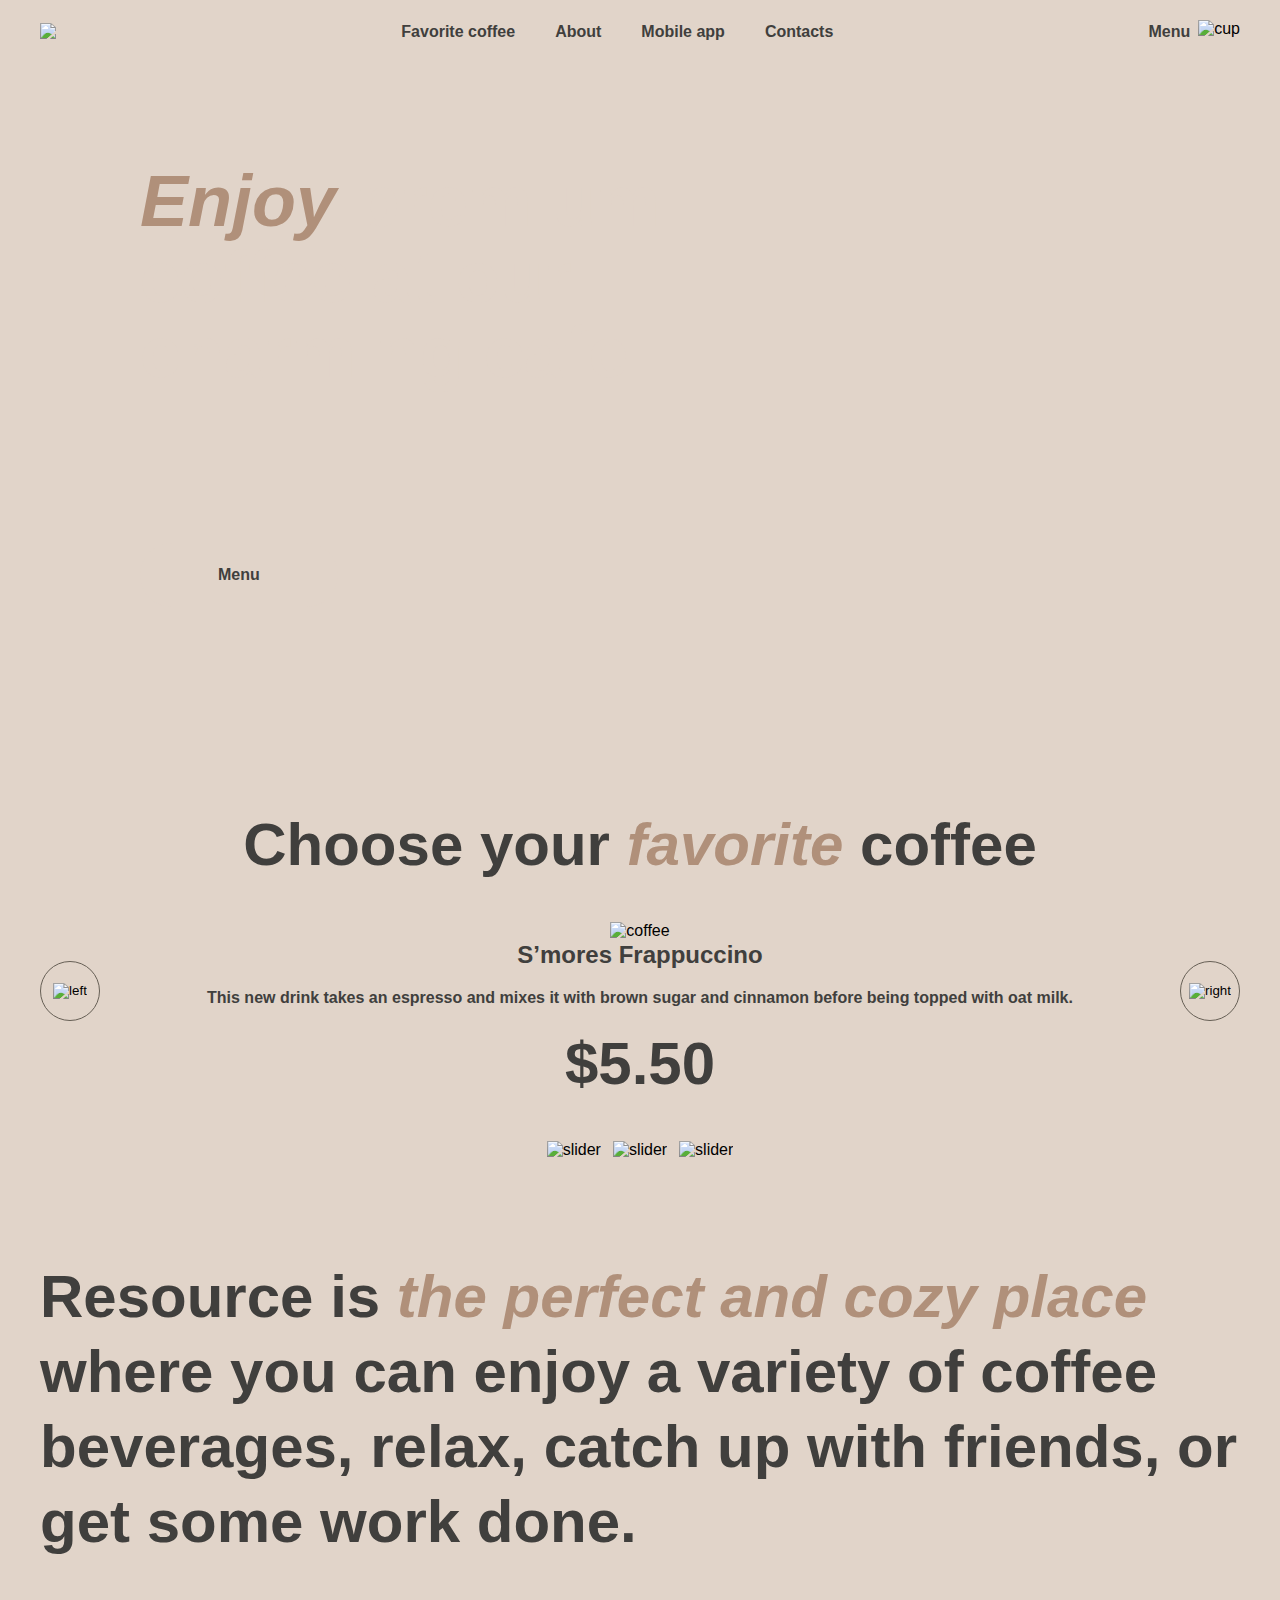
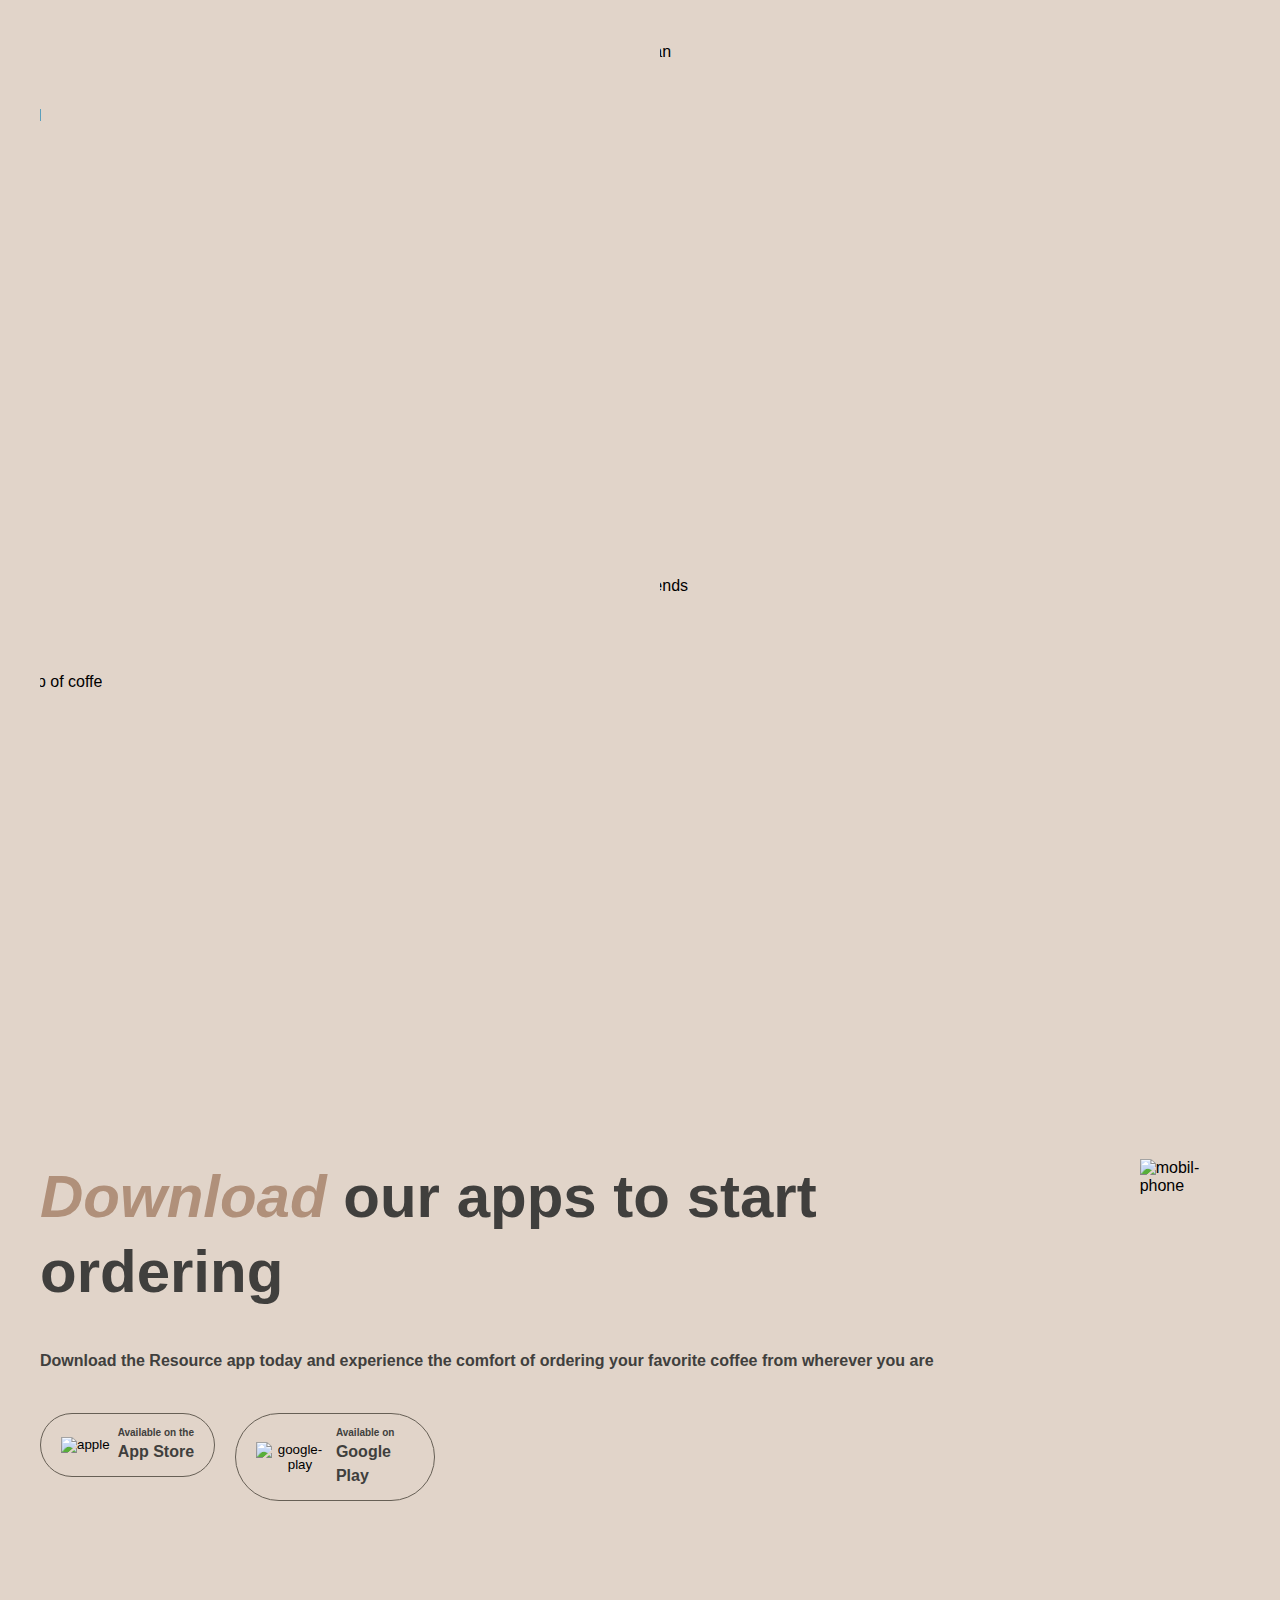
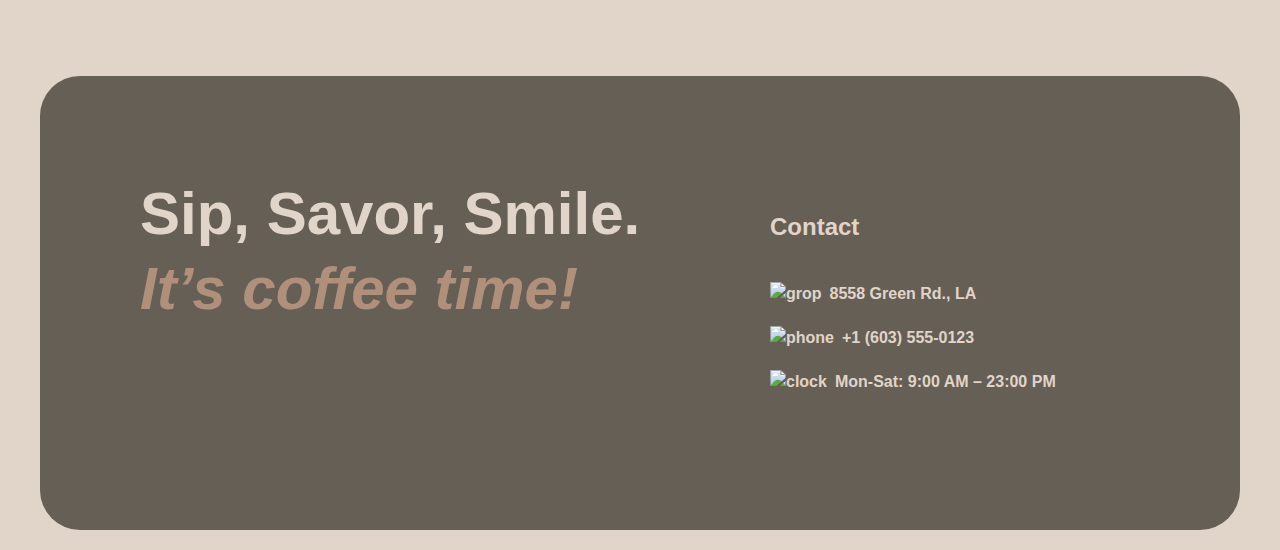
==== index.html @ e06dca50 "Add files via upload" ====
<!DOCTYPE html>
<html lang="en">

<head>
    <meta charset="UTF-8">
    <meta name="viewport" content="width=device-width, initial-scale=1">
    <link href="style.css" rel="stylesheet" type="text/css">
    <link rel="icon" type="image/png" sizes="32x32" href="images/favicon.ico">
    <title>Coffee-house</title>
</head>

<body>
    <header>    <!--burger-menu -->
        <div class="img-logo">
            <a href="index.html">
                <img src="images/logo.svg" alt="logo">
            </a>
        </div>
        <nav class="nav">  <!--menu -->
            <ul class="nav-list">  <!--menu-list -->
                <li class="nav-list-item a-hover">  <!-- menu-item -->                    <a class="text-base" href="#coffee">Favorite coffee</a>
                </li>
                <li class="nav-list-item a-hover">
                    <a class="text-base" href="#about">About</a>
                </li>
                <li class="nav-list-item a-hover">
                    <a class="text-base" href="#mobile">Mobile app</a>
                </li>
                <li class="nav-list-item a-hover">
                    <a class="text-base" href="#contact">Contacts</a>
                </li>
            </ul>
        </nav>
        <div class="menu-list a-hover">
            <a class="text-base" href="coffee.html">Menu</a>
            <img src="images/coffee-cup.svg" alt="cup">
        </div>
        <div class="burger">
            <img src="./images/button-icon-burger.svg" alt="menu-burger">
        </div>  <!--btn-burger-->
    </header>
    <main >
        <!--ENJOY-->
        <section class="about">
            <div class="about-title">
                <h1>
                    <span>Enjoy</span> premium
                    coffee at our
                    charming cafe
                </h1>
                <p>
                    With its inviting atmosphere and delicious coffee options, the
                    Coffee
                    House Resource is a popular destination for coffee lovers and
                    those
                    seeking a warm and inviting space to enjoy their favorite beverage.
                </p>
                <form action="coffee.html" target="_self">
                    <button class="button-about text-base">Menu</button>
                </form>

            </div>
        </section>
        <!--FAVORITE-COFFEE-->
        <section id="coffee" class="favorite">
            <h2>Choose your <span>favorite</span> coffee</h2>
            <div class="slider">
                <button class="button-slider" type="button">
                    <img src="images/arrow-left.svg" alt="left">
                </button>
                <div class="product-card">
                    <div class="slider-img">
                        <img src="images/coffee-slider-1.png" alt="coffee">
                    </div>
                    <div class="product-info">
                        <h3>S’mores Frappuccino</h3>
                        <p class="text-base">
                            This new drink takes an espresso and mixes it with brown
                            sugar and cinnamon before being topped with oat milk.
                        </p>
                        <h2>$5.50</h2>
                    </div>
                </div>
                <button class="button-slider" type="button">
                    <img src="images/arrow-right.svg" alt="right">
                </button>
            </div>
            <div class="control">
                <img src="images/control_1.svg" alt="slider">
                <img src="images/control_2.svg" alt="slider">
                <img src="images/control_2.svg" alt="slider">
            </div>
        </section>
        <!--ABOUT-->
        <section id="about" class="box-about">
            <h2>
                Resource is <span>the perfect and cozy place</span>
                where you can enjoy a variety of coffee beverages, relax, catch up
                with friends, or get some work done.
            </h2>
            <div class="box-images-about">
                <div class="box-image-item">
                    <div class="img-hiddeh ex">
                        <img class="zom" src="images/about-1.jpg" alt="girl">
                    </div>
                    <div class="img-hiddeh-two">
                        <img class="zom mar" src="images/about-2.jpg" alt="cup of coffe">
                    </div>
                </div>

                <div class="box-image-item">
                    <div class="img-hiddeh-two">
                        <img class="zom mar" src="images/about-3.jpg" alt="man">
                    </div>
                    <div class="img-hiddeh ex">
                        <img class="zom" src="images/about-4.jpg" alt="friends">
                    </div>
                </div>
            </div>
        </section>
        <!--MOBIL_APP-->
        <section id="mobile" class="mobil-app">
            <div class="app">
                <h2><span>Download</span> our apps to start ordering</h2>
                <p class="text-base">
                    Download the Resource app today and experience the comfort of
                    ordering your favorite coffee from wherever you are
                </p>
                <div class="btn">
                    <form action="https://www.apple.com" target="_blank">
                        <button class="btn-app" type="submit">
                            <img src="images/icon_apple.svg" alt="apple">
                            <span class="btn-text">
                                <span class="btn-span">Available on the</span>
                                <span class="btn-span-app">App Store</span>
                            </span>
                        </button>
                    </form>
                    <form action="https://www.play.google.com" target="_blank">
                        <button class="btn-app" type="submit">
                            <img src="images/icon_google_play.svg" alt="google-play">
                            <span class="btn-text">
                                <span class="btn-span">Available on</span>
                                <span class="btn-span-app">Google Play</span>
                            </span>
                        </button>
                    </form>
                </div>
            </div>
            <div class="mobil-phone">
                <img src="images/mobile-screens.png" alt="mobil-phone">
            </div>
        </section>
    </main>
    <footer class="footer">
        <div class="social">
            <h2>
                Sip, Savor, Smile.
                <span>It’s coffee time!</span>
            </h2>
            <ul class="social-icon">
                <li>
                    <a href="https://twitter.com" aria-label="twitter">
                        <svg class="icon">
                            <use href="images/symbol-defs.svg#icon-icon_twitter"></use>
                        </svg>
                    </a>
                </li>
                <li>
                    <a href="https://www.instagram.com" aria-label="instagram">
                        <svg class="icon">
                            <use href="images/symbol-defs.svg#icon-icon_instagram"></use>
                        </svg>
                    </a>
                </li>
                <li>
                    <a href="https://www.facebook.com" aria-label="facebook">
                        <svg class="icon">
                            <use href="images/symbol-defs.svg#icon-icon_facebook"></use>
                        </svg>
                    </a>
                </li>
            </ul>
        </div>

        <div id="contact" class="contact">
            <h3>Contact</h3>
            <ul class="contact-list">
                <li class="contact-list-item text-base f-hover">
                    <img src="images/pin-alt.svg" alt="grop">
                    <a href="https://www.maps.google.com">8558 Green Rd., LA</a>
                </li>
                <li class="contact-list-item text-base f-hover">
                    <img src="images/phone.svg" alt="phone">
                    <a href="tel:+16035550123">+1 (603) 555-0123</a>
                </li>
                <li class="contact-list-item text-base">
                    <img src="images/clock.svg" alt="clock">
                    Mon-Sat: 9:00 AM – 23:00 PM
                </li>
            </ul>
       </div>
   </footer>
</body>

</html>
---- style.css ----
* {
  margin: 0;
  padding: 0;
  box-sizing: border-box;
}

:root {
  --text-dark: #403f3d;
  --text-light: #e1d4c9;
  --text-accent: #b0907a;
  --background-body: #e1d4c9;
  --background-container: #665f55;
  --background-backdrop: rgba(64, 63, 61, 0.8);
  --border-light: #c1b6ad;
  --border-dark: #665f55;
}

@font-face {
  font-family: Inter;
  src: url("font/static/Inter-Bold.ttf");
  src: url("font/static/Inter-Medium.ttf");
  src: url("font/static/Inter-Regular.ttf");
}

body {
  margin: 0 auto;
  padding: 20px 40px;
  background: var(--background-body);
  max-width: 1440px;
  font-family: Inter, sans-serif;
}
.body-mod{
  overflow: hidden;.
}


h1 {
  color: var(--text-light);
  font-size: 72px;
  font-style: normal;
  font-weight: 600;
  line-height: 105%;
}

h1 span {
  color: var(--text-accent);
  font-style: italic;
}

h2 {
  color: var(--text-dark, #403f3d);
  text-align: center;
  font-size: 60px;
  font-style: normal;
  font-weight: 600;
  line-height: 125%;
}

h2 span {
  color: var(--text-accent, #b0907a);
  font-style: italic;
}

h3 {
  color: var(--text-dark);
  font-size: 24px;
  font-style: normal;
  font-weight: 600;
  line-height: 125%;
}

p {
  color: var(--text-light);
  font-size: 16px;
  font-style: normal;
  font-weight: 400;
  line-height: 150%;
}

.text-base {
  color: var(--text-dark);
  font-size: 16px;
  font-style: normal;
  font-weight: 600;
  line-height: 150%;
}


a {
  text-decoration: none;
  color: var(--text-light);
}

.a-hover:hover {
  border-bottom: 1px solid var(--text-dark);
}

header {
  display: flex;
  margin-bottom: 20px;
  justify-content: space-between;
  align-items: center;
}

.nav-list {
  display: flex;
  gap: 40px;
}

.nav-list-item {
  list-style: none;
}

.menu-list {
  display: flex;
  align-items: self-start;
  gap: 8px;
}


.home {
  cursor: default;
  border-bottom: 1px solid var(--text-dark);
}

/*ABOUT*/

.about {
  width: 100%;
  background-image: url("images/img-hero.jpg");
  background-size: cover;
  padding: 100px;
  border-radius: 40px;
  margin-bottom: 100px;
}

.about-title {
  width: 530px;

  display: flex;
  flex-direction: column;
  justify-content: center;
  align-items: flex-start;
  gap: 40px;
}

.button-about {
  background: var(--background-body);
  border-radius: 100px;
  border: none;
  padding: 20px 78px;
}

/*FAVORITE*/

.slider {
  display: flex;
  justify-content: space-between;
  align-items: center;
  gap: 40px;
  padding-bottom: 40px;
}

.product-card {
  text-align: center;
  margin-top: 40px;
}

.button-slider {
  background: var(--background-body);
  width: 60px;
  height: 60px;
  justify-content: center;
  align-items: center;
  border-radius: 50%;
  border: 1px solid var(--border-dark);
}

.product-info {
  display: flex;
  flex-direction: column;
  justify-content: center;
  gap: 16px;
}

.control {
  display: flex;
  justify-content: center;
  gap: 12px;
  margin-bottom: 100px;
}

/*ABOUT*/

.box-about h2 {
  text-align: start;
}

.box-images-about {
  display: flex;
  width: 100%;
  gap: 40px;
  margin-top: 40px;
}

.box-image-item {
  width: 100%;
  display: flex;
  overflow: hidden;
  flex-direction: column;
  align-items: flex-start;
  gap: 40px;
}


.img-hiddeh {

  /*width: 660px;*/
  max-width: 100%;
  height: 590px;
  overflow: hidden;
  border-radius: 20px;

}


.ex img {

  overflow: hidden;
  margin: -68px -33px;
}

.img-hiddeh-two {

  /*width: 660px;*/
  max-width: 100%;
  height: 430px;
  overflow: hidden;
  border-radius: 20px;

}

.mar {

  overflow: hidden;
  margin: -148px -33px;
}

.zom:hover {
  transform: scale(0.9);
}


/*MOBIL-APP*/

.mobil-app {
  display: flex;
  justify-content: space-between;
  gap: 100px;
  margin-top: 100px;

}

.app {
  display: flex;
  flex-direction: column;
  justify-content: end;
  align-items: flex-start;
  gap: 40px;

  margin-bottom: 75px;
}

.app h2 {
  text-align: start;
}

.btn {
  display: flex;
  gap: 20px;
}

.btn-app {
  display: flex;
  max-width: 200px;
  width: 100%;
  padding: 12px 20px;
  align-items: center;
  gap: 8px;
  border-radius: 100px;
  background: var(--background-body);
  border: 1px solid var(--border-dark);
}

.btn-text span {
  color: var(--text-dark);
  font-size: 10px;
  font-style: normal;
  font-weight: 600;
  line-height: 140%;
}

.btn-text span:last-child {
  font-size: 16px;
  line-height: 150%;
}

.btn-text {
  display: flex;
  flex-direction: column;
  text-align: left;
}

:hover.btn-app {
  background: var(--background-container);
  color: var(--text-light, #E1D4C9);
}
.mobil-phone img{
  width: 100%;
}

/*FOOTER*/

.footer {
  display: flex;
  padding: 100px;
  margin-top: 100px;
  align-items: center;
  gap: 100px;
  width: 100%;
  border-radius: 40px;
  background: var(--background-container);
}

.social {
  display: flex;
  flex-direction: column;
  max-width: 530px;

  gap: 40px;
}

.social h2 {
  text-align: start;
  color: var(--text-light, #e1d4c9);
  font-size: 60px;
}

.social h2 span {
  color: var(--text-accent);
  font-style: italic;
}

.social-icon {
  display: flex;
  gap: 12px;
  list-style: none;

}

.icon {
  width: 60px;
  height: 60px;
  fill: var(--background-container);
  stroke: var(--border-light);
}

.social-icon img {
  border: 1px solid var(--border-light);
  border-radius: 50%;
  padding: 18px;
}

.contact {
  display: flex;
  justify-content: start;
  flex-direction: column;
  gap: 40px;
}

.contact h3 {
  color: var(--text-light);
  font-size: 24px;
}

.contact-list {
  display: flex;
  flex-direction: column;
  gap: 20px;
}

.contact-list-item {
  display: flex;
  gap: 8px;
  list-style: none;
  color: var(--text-light);

}

.f-hover:hover {
  width: 182px;
  border-bottom: 2px solid var(--border-light);
}

.icon:hover {
  fill: var(--background-body);
}

/* COFFEE > MENU*/

.title {
  text-align: center;
  margin-bottom: 40px;
}

.btn-menu {
  display: flex;
  justify-content: center;
  align-items: center;
  gap: 16px;
  margin-top: 40px;
}

.btn-menu-item {
  display: flex;
  padding: 8px 16px 8px 8px;
  justify-content: center;
  align-items: center;
  background: var(--background-body);
  gap: 8px;
  border-radius: 100px;
}

.item-coffee,
.item-tea,
.item-desert {
  background-color: var(--background-container);
}

.btn-modal-close:hover {
  background: var(--background-container);
  color: var(--text-light, #E1D4C9);
}

.btn-menu-item:hover {
  background: var(--background-container);
  color: var(--text-light, #E1D4C9);
}

.button-slider:hover {
  background: var(--background-container);
  color: var(--text-light, #E1D4C9);
}

.cards {
  display: flex;
  justify-content: center;
  align-items: flex-start;
  align-content: flex-start;
  gap: 40px;
  flex-wrap: wrap;
}

.card {
  display: flex;
  width: 310px;
  overflow: hidden;
  flex-direction: column;
  align-items: center;
  border-radius: 40px;
  border: 1px solid var(--border-light);
}

.ext {
  overflow: hidden;
}

.ext img {
  width: auto;
  margin: -19px;
}



.description {
  display: flex;
  padding: 20px;
  gap: 12px;
  flex-direction: column;
  justify-content: space-between;
  align-items: flex-start;
  align-self: stretch;
}

.description h3 {

  font-size: 24px;
  line-height: 125%;
}

.discript {
  height: 72px;
  font-weight: 400;
}

.price {
  font-size: 24px;
  line-height: 125%;
}

/* MODAL-TEA */

.backdrop {
  position: fixed;
  top: 0;
  right: 0;
  bottom: 0;
  left: 0;
  display: flex;
  justify-content: center;
  align-items: center;
  background-color: var(--background-backdrop);
}

.backdrop.is-hidden {
  opacity: 0;
  visibility: hidden;
  pointer-events: none;
}

.modal {
  display: flex;
  position: relative;
  width: 100%;
  max-width: 800px;
  height: 100%;
  max-height: 504px;
  padding: 16px;
  border-radius: 40px;
  background: var(--background-body, #e1d4c9);
}

.modal-description {
  display: flex;
  flex-direction: column;
  gap: 15px;
  padding-left: 20px;
}

.car {
  height: 310px;
  border-radius: 40px;
}

.mod {
  margin: 0;
  align-self: start;
}

.modal-description p {
  color: var(--text-dark, #403f3d);
  font-size: 16px;
  font-style: normal;
  font-weight: 400;
  line-height: 150%;
}

.modal-span {
  font-weight: 400;
}

.total {
  display: flex;
  justify-content: space-between;
  font-size: 24px;
  line-height: 125%;
}

.info-price {
  display: flex;
  gap: 8px;
  padding: 12px 0;
}

.info-price p {
  font-size: 10px;
  line-height: 140%;
}

.btn-modal-close {
  padding: 10px 78px;
  text-align: center;
  border-radius: 100px;
  background: var(--background-body);
}


/*===============================*/
.btn-apple {
  display: flex;
  align-items: center;
  gap: 8px;
  padding: 12px 20px;
  background: aqua;
  border-radius: 100px;
  border: 1px solid var(--border-dark);
}

.rex {
  color: red;
  font-size: 10px;
  font-weight: bold;
}

.rex span {
  font-size: 16px;
}

div.btn-apple:hover {
  background: var(--background-container);

}

div.btn-apple:hover .rex {
  color: var(--text-light, #E1D4C9);
}

/*==============  MEDIA   ====================
================================================*/

@media screen and (min-width: 1441px) {
  .burger {
    display: none;
  }

}

@media screen and (min-width: 1024px) and (max-width: 1440px) {

  body {
    margin: 0 auto;
    padding: 20px 40px;
    align-items: center;
    background: var(--background-body);
    max-width: 100%;
    font-family: Inter, sans-serif;
  }

  .burger {
    display: none;
  }

  .box-image-item {
    max-width: 100%;
  }

  .img-hiddeh {

    width: 660px;
    max-width: 100%;
    height: 590px;
    overflow: hidden;
    border-radius: 20px;

  }


  .ex img {
    overflow: hidden;
    margin: -112px -36px;
  }

  .img-hiddeh-two {

    width: 660px;
    max-width: 100%;
    height: 430px;
    overflow: hidden;
    border-radius: 20px;

  }

  .mar {
    overflow: hidden;
    margin: -48px -36px;
  }

  .img-hiddeh-two img {
    width: 120%;
    height: 140%;
    
  }

  .img-hiddeh img {
    width: 120%;
    height: 140%;
    
  }
}

/*=================================================================*/
/*================  769-1024  =====================================*/
/*=================================================================*/

@media screen and (min-width: 769px) and (max-width: 1023px) {

  body {
    margin: 0 auto;
    padding: 20px 40px;
    align-items: center;
    background: var(--background-body);
    max-width: 100%;
    font-family: Inter, sans-serif;
  }

  .nav,
  .menu-list {
    display: none;
  }

  .box-image-item {
    max-width: 100%;
  }

  .img-hiddeh {
    width: 660px;
    max-width: 100%;
    height: 590px;
    overflow: hidden;
    border-radius: 20px;

  }


  .ex img {

    overflow: hidden;
    margin: -109px -33px;
  }

  .img-hiddeh-two {
    width: 660px;
    max-width: 100%;
    height: 430px;
    overflow: hidden;
    border-radius: 20px;

  }

  .mar {
    overflow: hidden;
    margin: -68px -33px;
  }

  .img-hiddeh-two img {
    width: 120%;
    height: 140%;
    
  }

  .img-hiddeh img {
    width: 120%;
    height: 140%;
    
  }

  .footer {
    flex-direction: column;
    align-items: start;
  }

  .social h2 {
    font-size: 42px;

  }
}

/*=================      380-768      ==================================*/
/*====================================================================*/

@media screen and (min-width: 380px) and (max-width: 768px) {

  body {
    margin: 0 auto;
    padding: 20px 16px;
    align-items: center;
    background: var(--background-body);
    max-width: 100%;
    font-family: Inter, sans-serif;
  }

  .nav,
  .menu-list,
  .button-slider,
  .img-hiddeh-two {
    display: none;
  }

  h1 {
    font-size: 42px;
    font-style: normal;
    font-weight: 600;
    line-height: 115%;
  }

  h1 span {
    font-style: italic;
  }

  h2 {
    color: var(--text-dark, #403f3d);
    text-align: center;
    font-size: 32px;
    font-style: normal;
    font-weight: 600;
    line-height: 125%;
  }

  h2 span {
    color: var(--text-accent, #b0907a);
    font-style: italic;
  }

  .title h2 {
    font-size: 32px;

  }

  .slider {
    display: block;
  }

  .slider img {
    width: 100%;
  }

  .about {
    padding: 100px 60px;
  }

  .about-title {
    max-width: 530px;
    width: 100%;
  }


  .box-images-about {
    max-width: 100%;
    display: flex;
    gap: 40px;
    flex-direction: column;
    justify-content: center;


  }

  .box-image-item {
    max-width: 100%;
  }

  .img-hiddeh {
     max-width: 100%;
    height: 590px;
    overflow: hidden;
    border-radius: 20px;

  }


  .ex img {

    overflow: hidden;
    margin: -109px -33px;
  }

  .img-hiddeh-two {
      max-width: 100%;
    height: 430px;
    overflow: hidden;
    border-radius: 20px;

  }

  .mar {
    overflow: hidden;
    margin: -68px -33px;
  }

  .img-hiddeh-two img {
    width: 120%;
    height: 140%;
   
  }

  .img-hiddeh img {
    width: 120%;
    height: 140%;
    
  }

  .zom:hover {
    transform: none;
  }


  .mobil-phone {
    width: 100%;
    text-align: center;
  }

  /* .btn{
      display: block;
  } */

  .mobil-app {
    display: block;
    flex-direction: column;
    gap: 100px;
  }

  .mobil-app h2 {
    text-align: start;
  }

  .footer {
    flex-direction: column;
    align-items: start;
    padding: 60px 16px;
  }

  .footer h2 {
    text-align: start;
  }

}

/*=============    380    ==============================*/
/*====================================================*/
@media screen and (max-width: 379px) {
  body {
    max-width: 100%;
    margin: 0 auto;
    padding: 20px 16px;
    align-items: center;
  }

  .nav,
  .menu-list,
  .img-hiddeh-two {
    display: none;
  }


  h1 span {
    font-style: italic;
  }

  h2 {
    color: var(--text-dark, #403f3d);
    text-align: center;
    font-size: 32px;
    font-style: normal;
    font-weight: 600;
    line-height: 125%;
  }

  h2 span {
    color: var(--text-accent, #b0907a);
    font-style: italic;
  }

  .about {

    padding: 60px 16px;
  }

  .about-title {
    max-width: 316px;
    width: 100%;
  }

  .slider {
    display: block;
  }

  .slider-img img {
    width: 100%;
  }

  .box-images-about {

    display: flex;
    gap: 40px;
    width: 100%;
    flex-direction: column;
    align-items: center;

  }

  .img-hiddeh {
    height: 350px;
  }

  .box-image-item {
    width: 100%;
    align-items: center;
    border-radius: 20px;

  }

  .ex img {
    margin: -68px -19px;
  }

  .img-hiddeh-two img {
    width: 120%;
    height: 140%;
   
  }

  .img-hiddeh img {
    width: 120%;
    height: 140%;
    
  }

  .zom:hover {
    transform: none;
  }

  .button-slider {
    display: none;
  }


  .mobil-phone {
    width: 100%;
    text-align: center;

  }

  .mobil-phone img {
    width: 100%;
  }

  .app {
    margin-bottom: 0;
  }


  .mobil-app {
    display: flex;
    flex-direction: column;
    gap: 40px;

  }

  .mobil-app h2 {
    text-align: start;
  }

  .btn {
    display: flex;
    flex-direction: column;
    gap: 20px;
  }

  .footer {
    width: 100%;
    flex-direction: column;
    align-items: start;
    padding: 60px 16px;
    gap: 40px;
  }

  .social h2 {
    font-size: 32px;
  }

  .btn-menu {
    gap: 8px;
  }

  .btn-menu-item {
    padding: 4px;
    gap: 1px;
  }


}
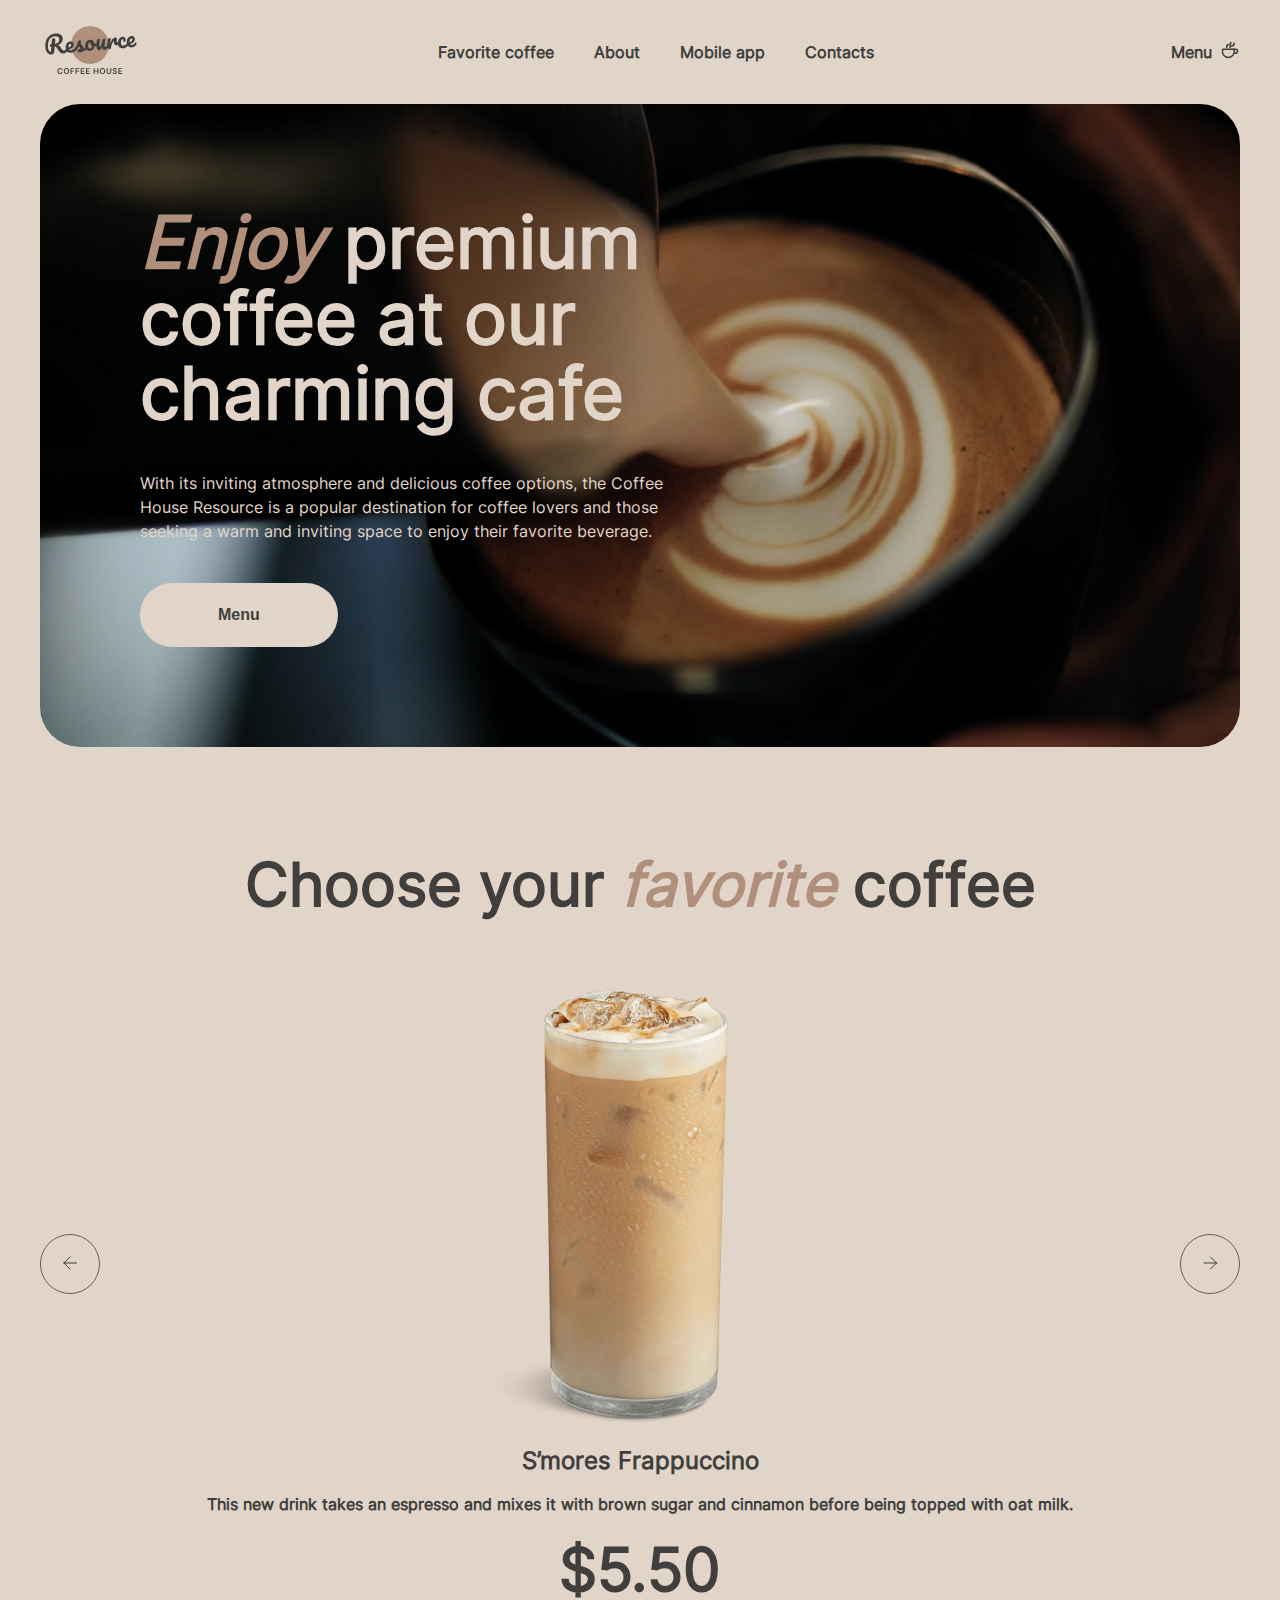
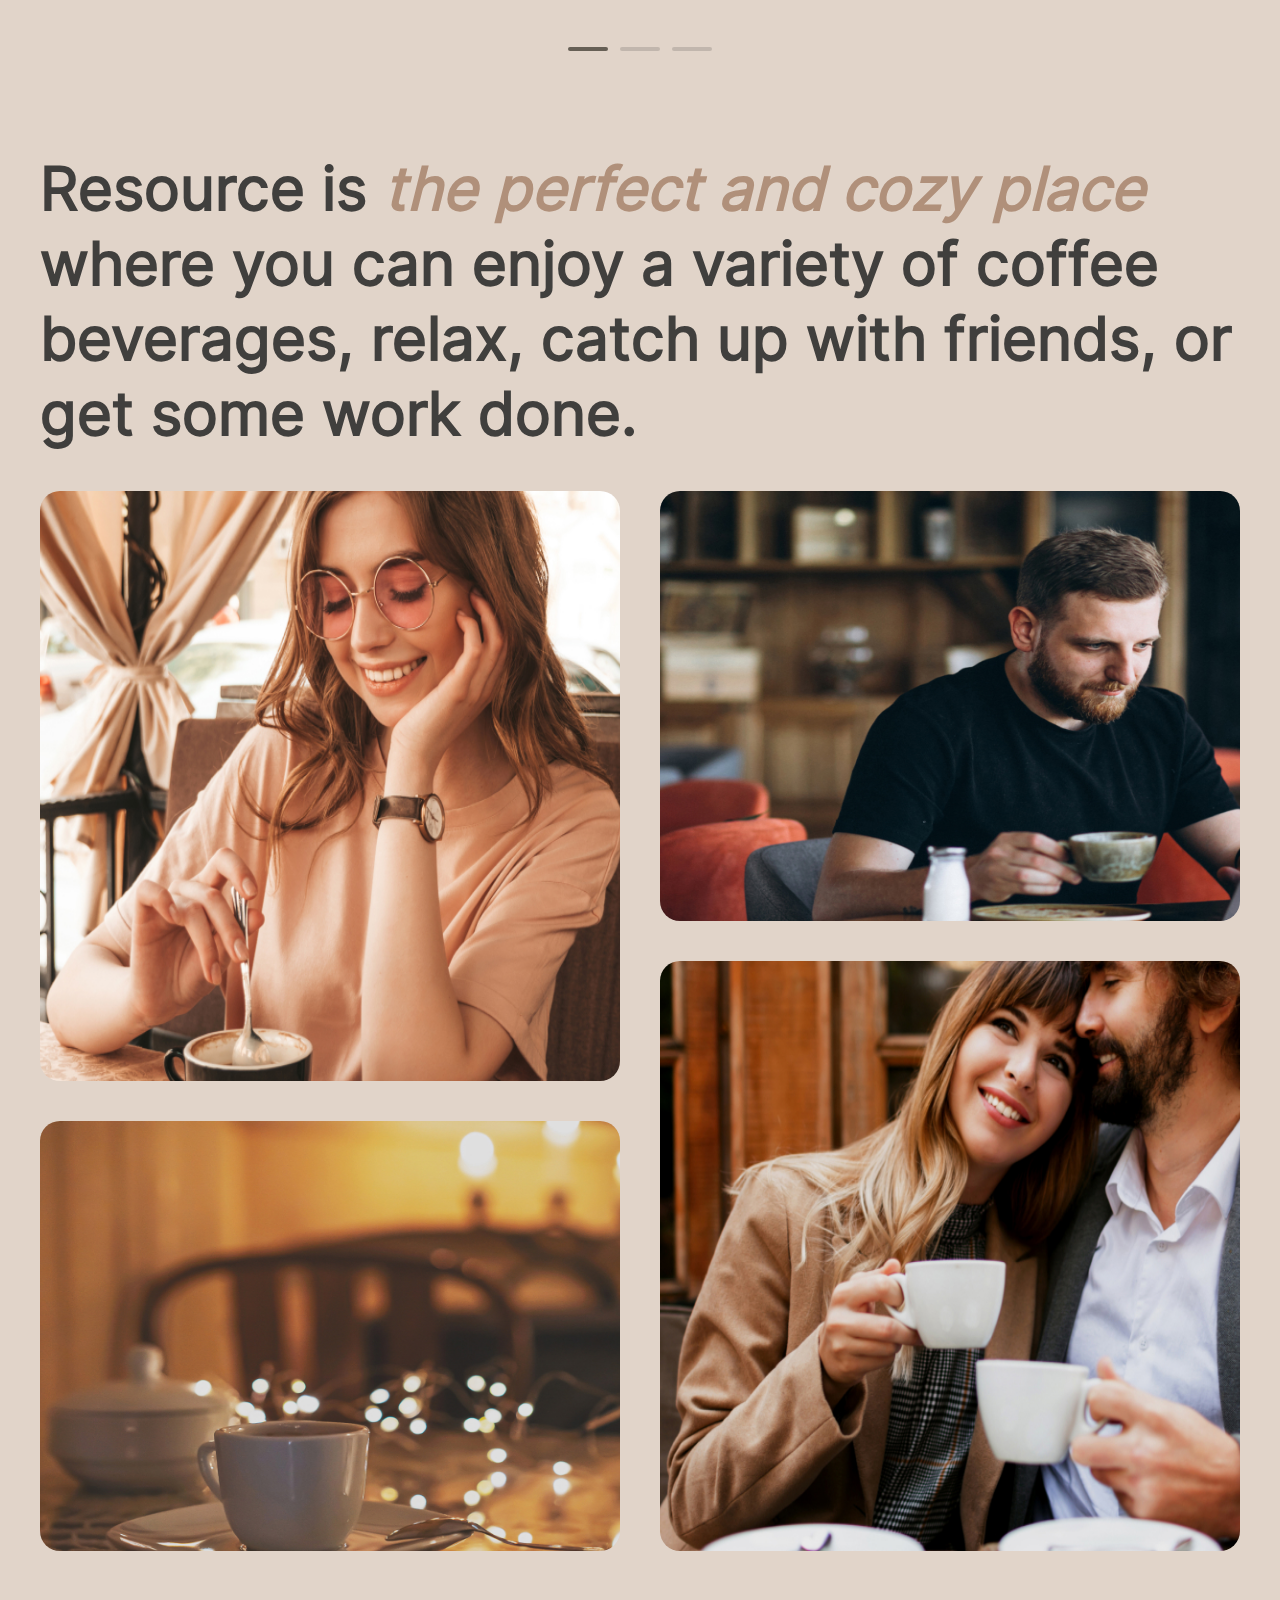
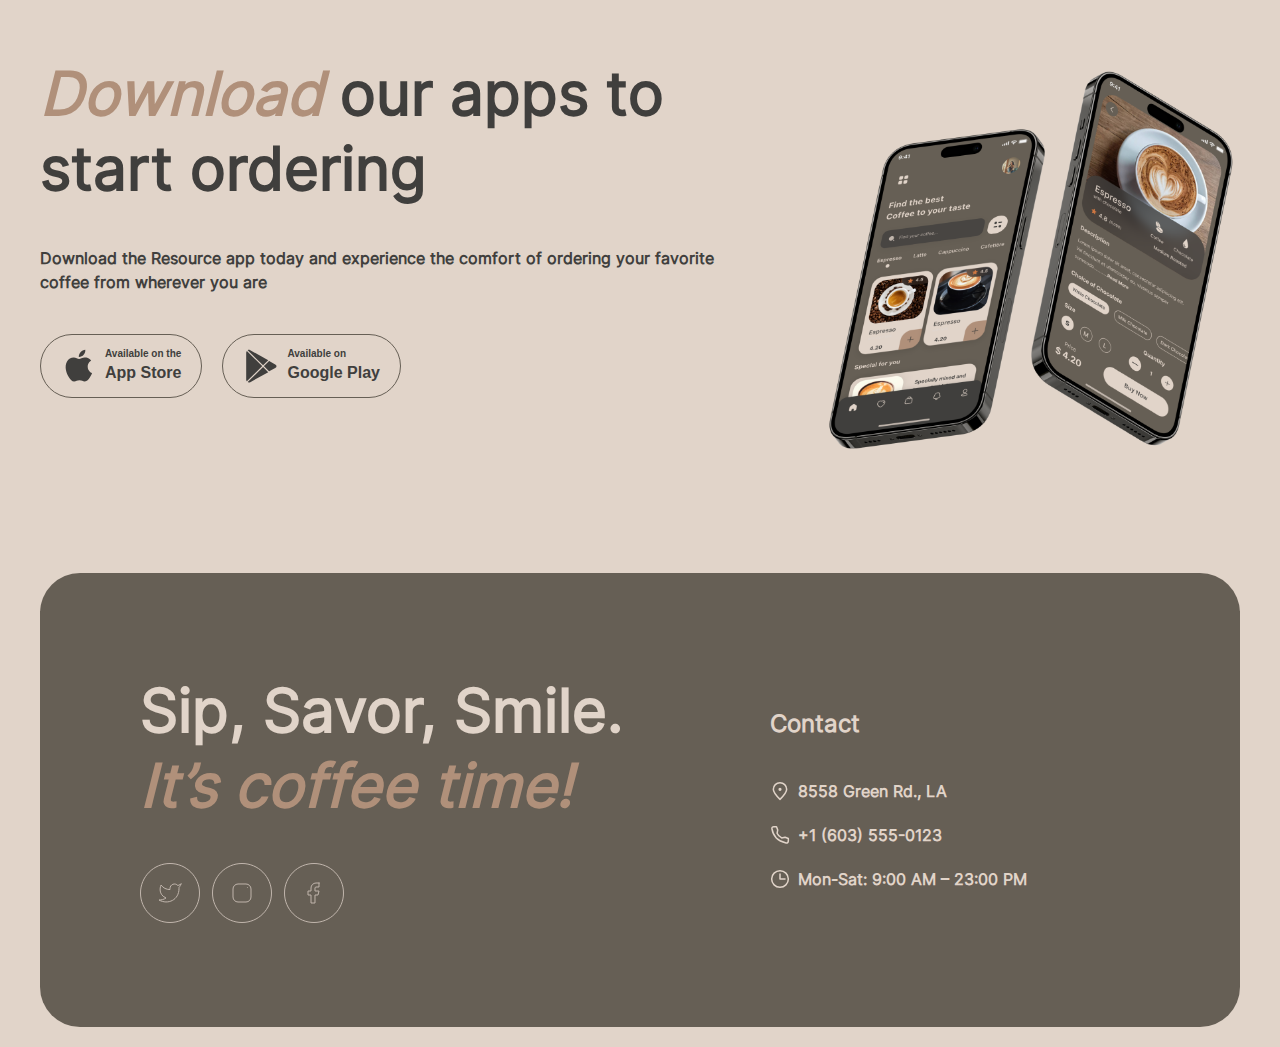
==== commit 6aa5a49a: "Add type button" ====
--- a/index.html
+++ b/index.html
@@ -56,7 +56,7 @@
                     seeking a warm and inviting space to enjoy their favorite beverage.
                 </p>
                 <form action="coffee.html" target="_self">
-                    <button class="button-about text-base">Menu</button>
+                    <button class="button-about text-base" type="button">Menu</button>
                 </form>
 
             </div>
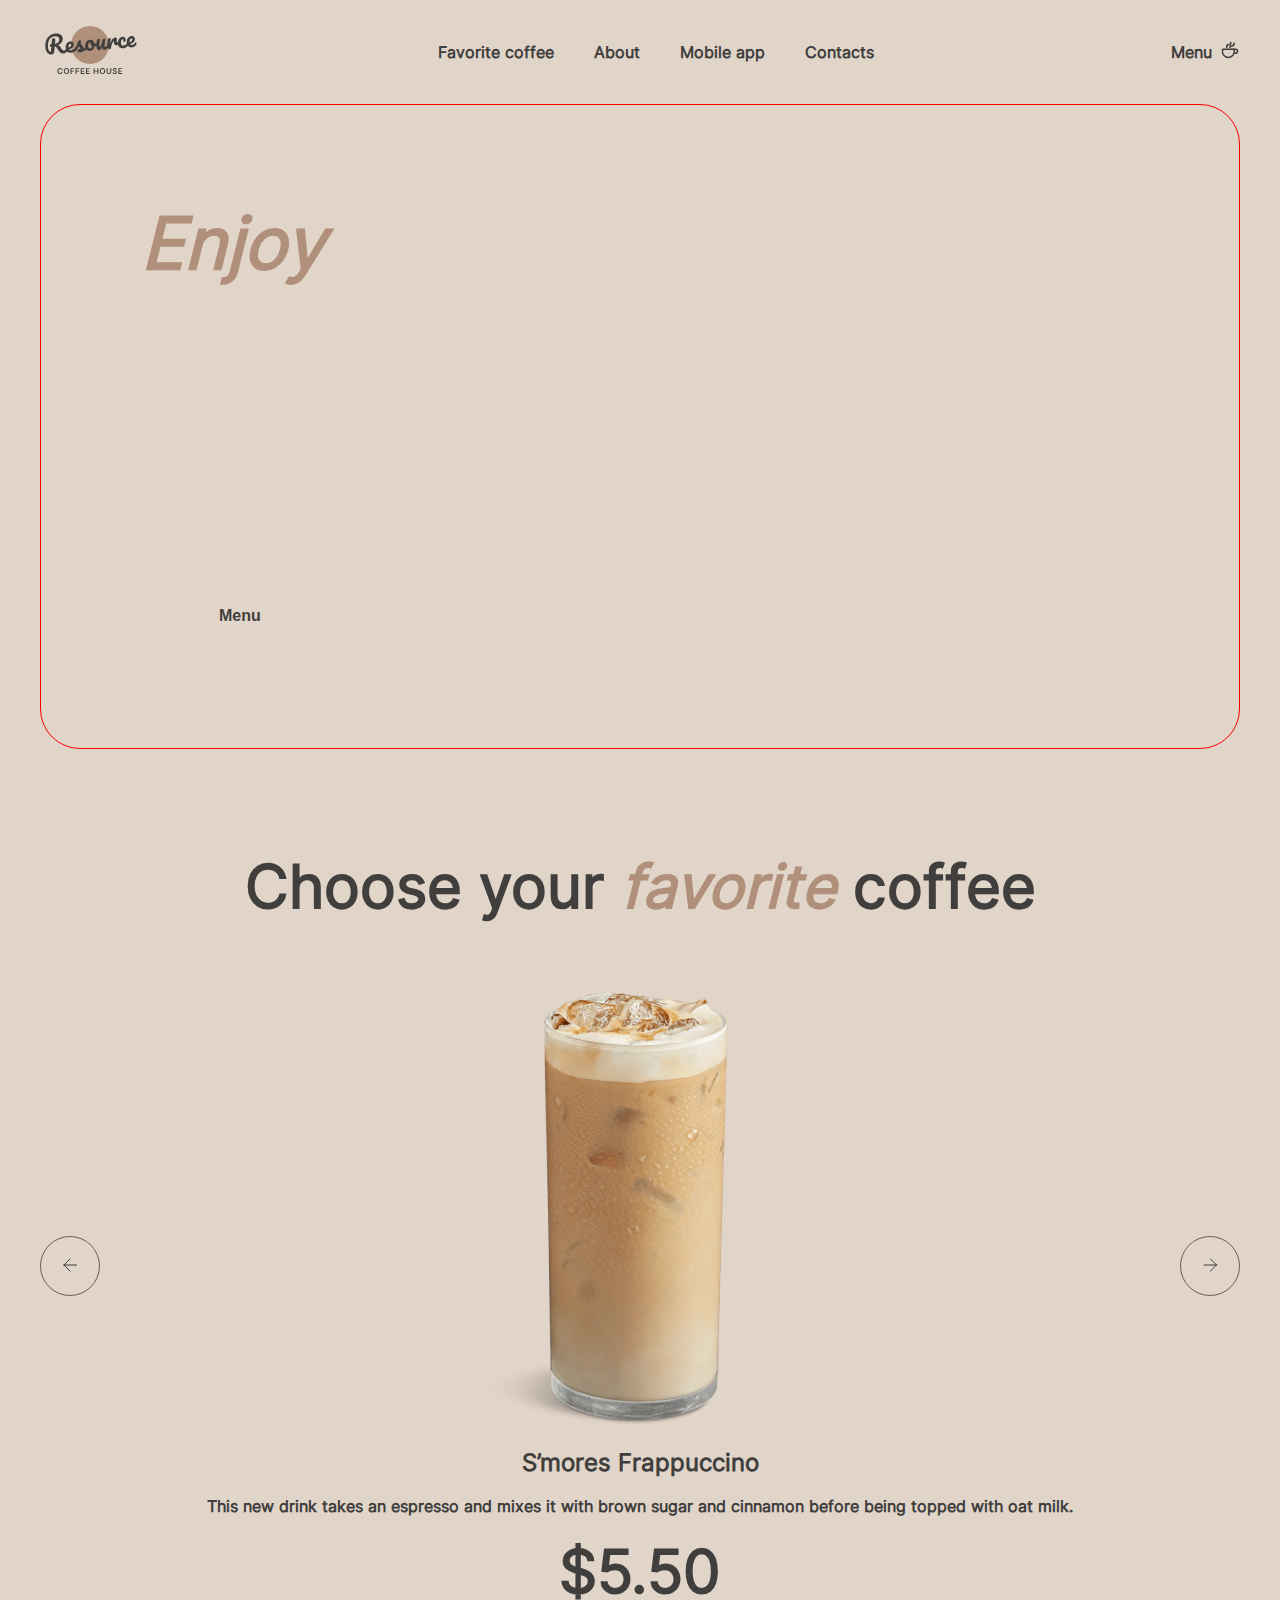
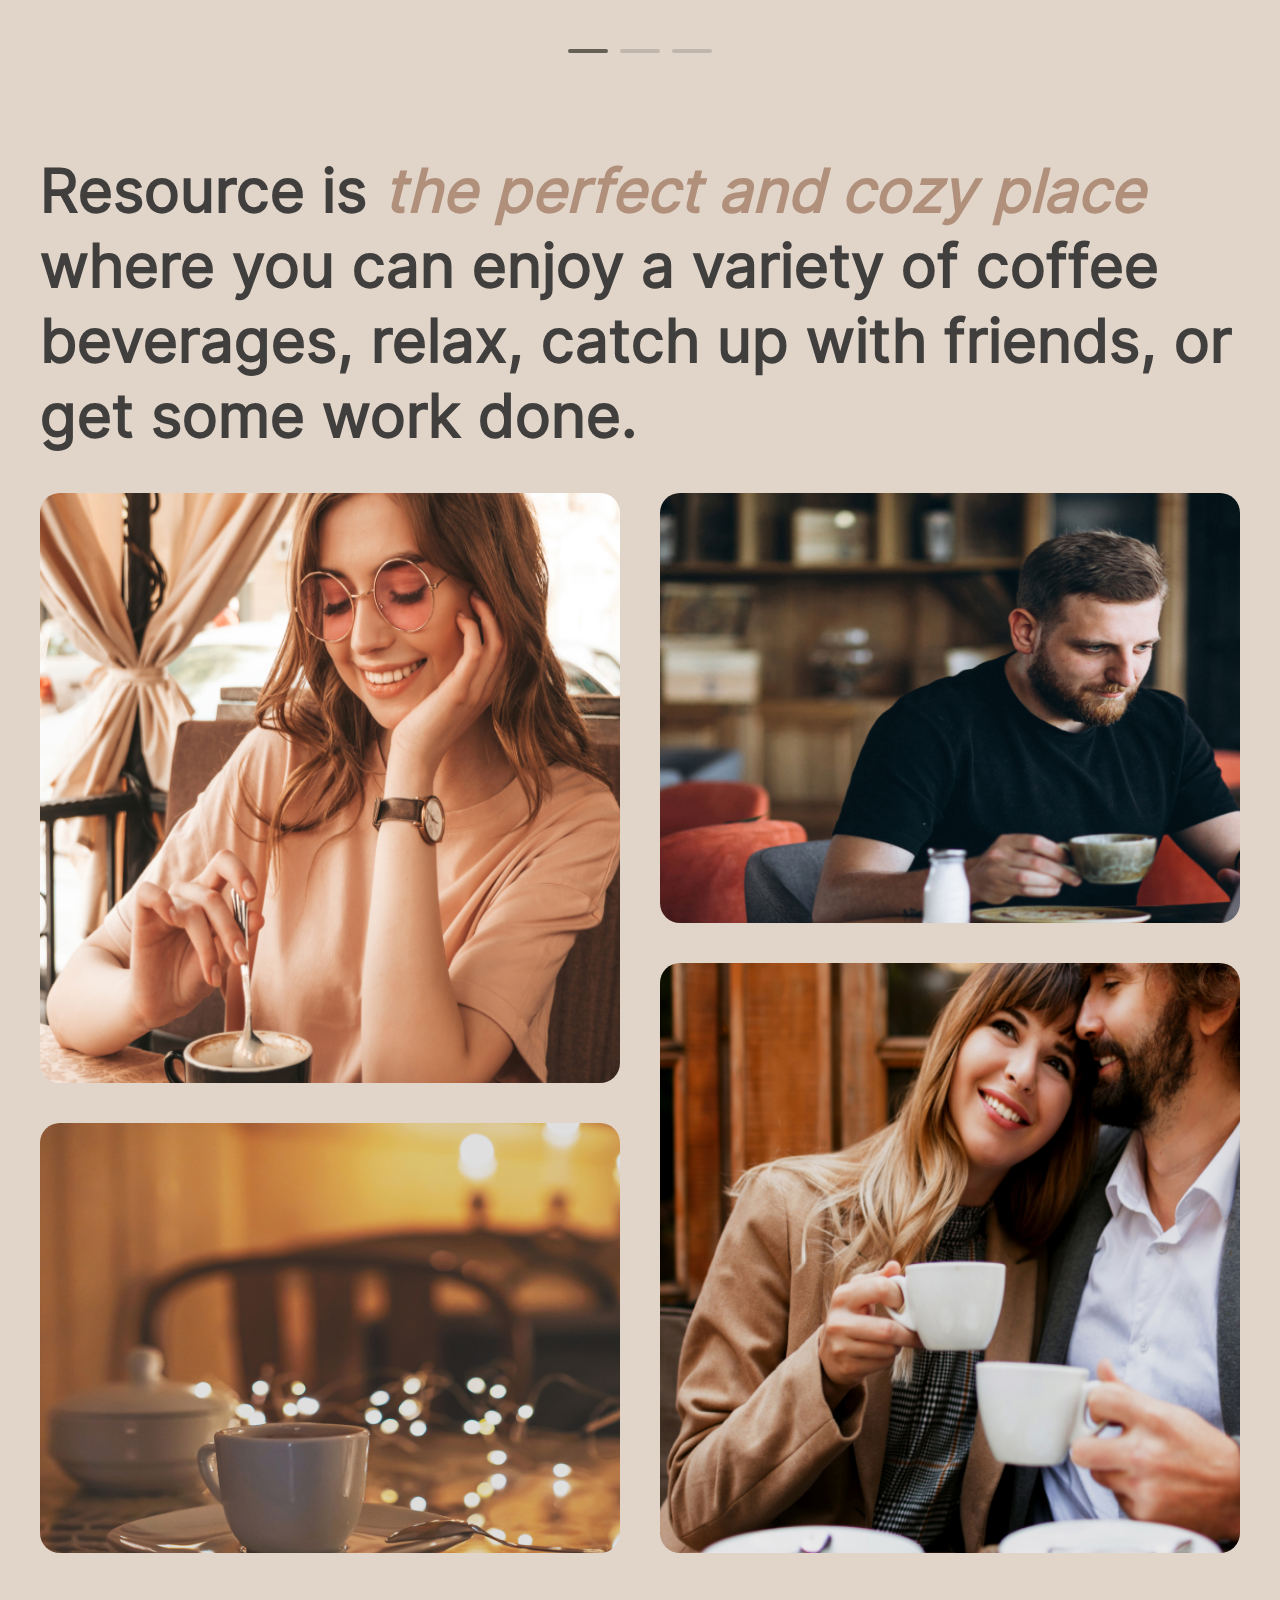
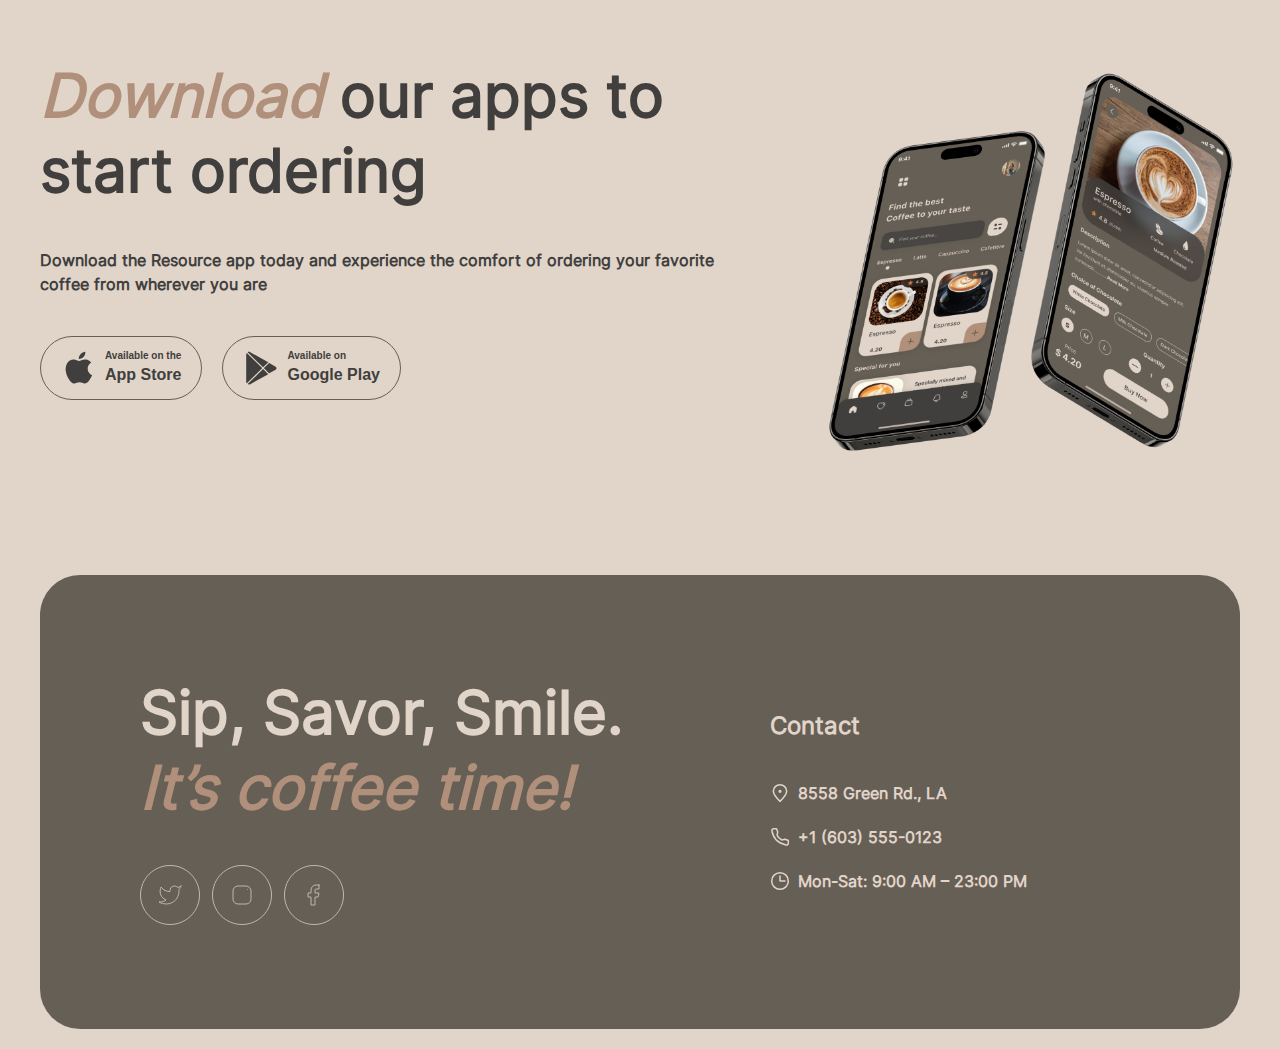
==== commit 1c33e05f: "Add video" ====
--- a/index.html
+++ b/index.html
@@ -42,6 +42,13 @@
     <main >
         <!--ENJOY-->
         <section class="about">
+            <video class="video" 
+            src="./images/24fps.mp4"
+          
+            loop
+            autoplay>
+           
+            </video>
             <div class="about-title">
                 <h1>
                     <span>Enjoy</span> premium
--- a/style.css
+++ b/style.css
@@ -1,3 +1,4 @@
+
 * {
   margin: 0;
   padding: 0;
@@ -29,8 +30,9 @@
   max-width: 1440px;
   font-family: Inter, sans-serif;
 }
+
 .body-mod{
-  overflow: hidden;.
+  overflow: hidden;
 }
 
 
@@ -126,22 +128,44 @@
 /*ABOUT*/
 
 .about {
-  width: 100%;
-  background-image: url("images/img-hero.jpg");
-  background-size: cover;
-  padding: 100px;
+  position: relative;
+  
+  /* width: 100%; */
+  /* background-image: url("images/img-hero.jpg"); */
+  
+  /* background-size: cover; */
+  /* padding: 100px; */
   border-radius: 40px;
   margin-bottom: 100px;
-}
+  border: 1px solid red;
+  overflow: hidden;
+
+  
+}
+.video{
+  position: absolute;
+  
+  width: 100%;
+  height: 100%;
+  z-index: -10;
+  object-fit: fill;
+ 
+}
+
 
 .about-title {
-  width: 530px;
-
+  position: relative;
+  width: 630px;
   display: flex;
   flex-direction: column;
   justify-content: center;
   align-items: flex-start;
   gap: 40px;
+  /* padding: 100px; */
+  margin: 100px;
+ 
+ 
+  
 }
 
 .button-about {
